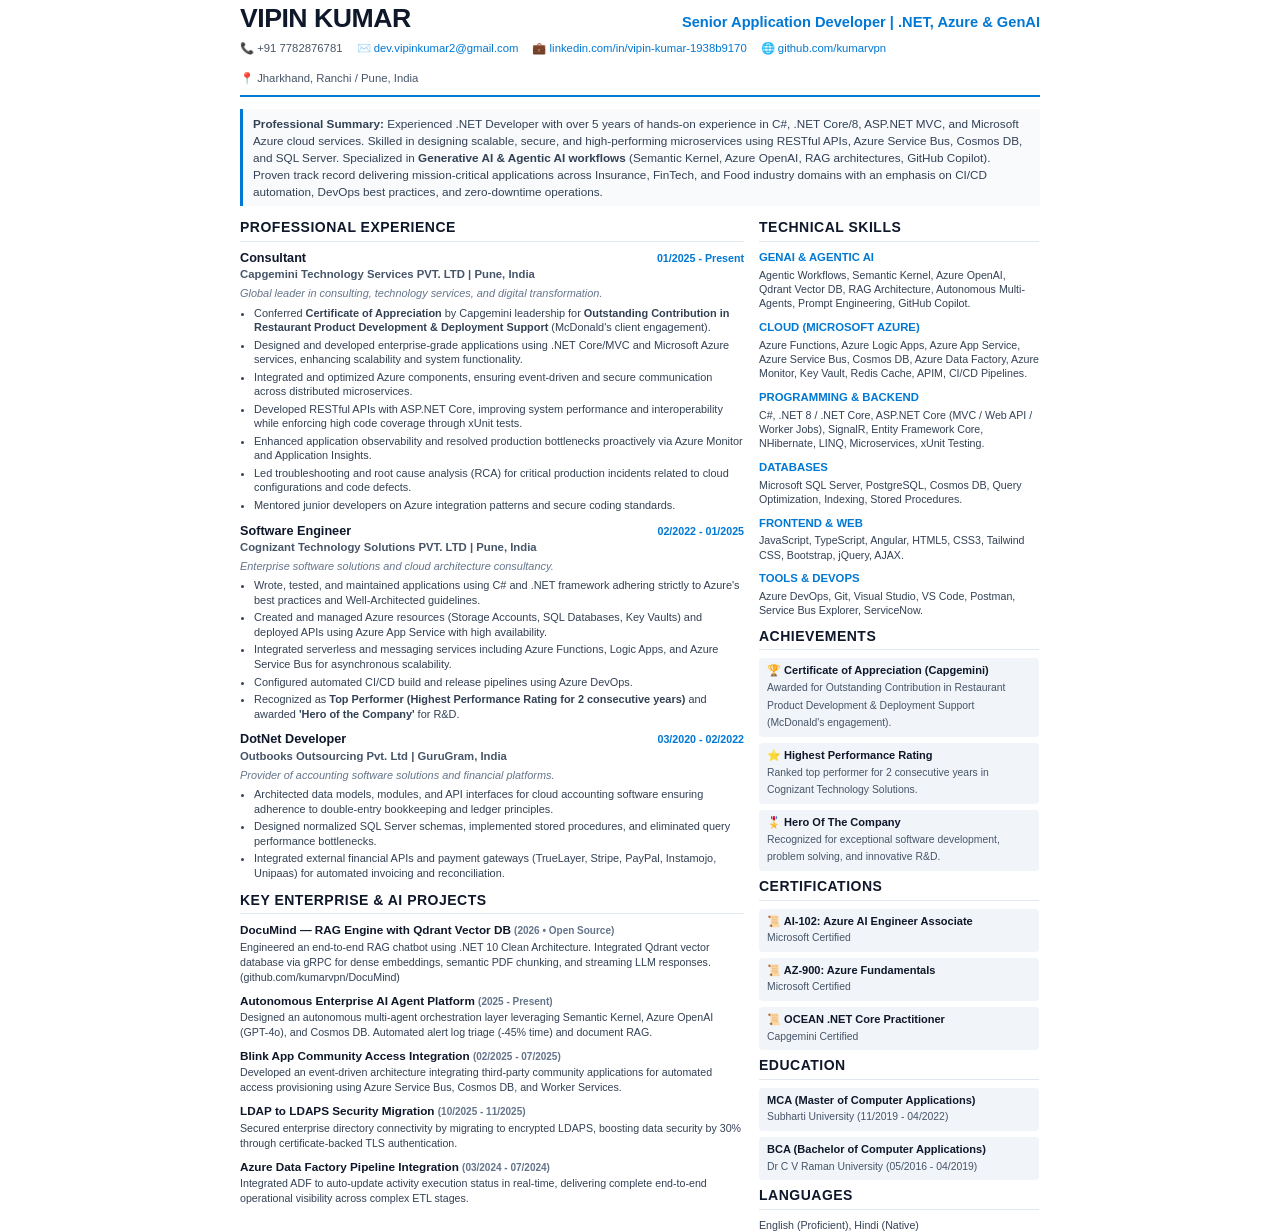
==== resume.html @ 31e09c05 "Add files via upload" ====
<!DOCTYPE html>
<html lang="en">
<head>
  <meta charset="UTF-8" />
  <title>Vipin Kumar - Resume</title>
  <style>
    @page {
      size: A4;
      margin: 12mm 15mm;
    }
    * {
      box-sizing: border-box;
      margin: 0;
      padding: 0;
    }
    body {
      font-family: 'Segoe UI', -apple-system, BlinkMacSystemFont, Roboto, sans-serif;
      color: #1e293b;
      line-height: 1.4;
      font-size: 9.5pt;
      background: #fff;
    }
    .resume-container {
      max-width: 800px;
      margin: 0 auto;
    }
    /* Header */
    .header {
      border-bottom: 2px solid #0078d4;
      padding-bottom: 8px;
      margin-bottom: 12px;
    }
    .name-title {
      display: flex;
      justify-content: space-between;
      align-items: baseline;
    }
    .name {
      font-size: 20pt;
      font-weight: 800;
      color: #0f172a;
      letter-spacing: -0.5px;
    }
    .role {
      font-size: 11pt;
      font-weight: 600;
      color: #0078d4;
    }
    .contact-bar {
      display: flex;
      flex-wrap: wrap;
      gap: 14px;
      margin-top: 4px;
      font-size: 8.5pt;
      color: #475569;
    }
    .contact-bar a {
      color: #0078d4;
      text-decoration: none;
    }
    /* Summary */
    .summary-box {
      background: #f8fafc;
      border-left: 3px solid #0078d4;
      padding: 6px 10px;
      margin-bottom: 12px;
      font-size: 8.8pt;
      color: #334155;
      line-height: 1.45;
    }
    /* 2-Column Grid Layout */
    .grid-layout {
      display: grid;
      grid-template-columns: 63% 35%;
      gap: 15px;
    }
    /* Section Headings */
    h2.section-header {
      font-size: 10.5pt;
      font-weight: 700;
      color: #0f172a;
      text-transform: uppercase;
      letter-spacing: 0.5px;
      border-bottom: 1.5px solid #e2e8f0;
      padding-bottom: 3px;
      margin-bottom: 8px;
    }
    /* Experience */
    .job-item {
      margin-bottom: 10px;
    }
    .job-header {
      display: flex;
      justify-content: space-between;
      align-items: baseline;
    }
    .job-title {
      font-size: 9.5pt;
      font-weight: 700;
      color: #0f172a;
    }
    .job-dates {
      font-size: 8pt;
      font-weight: 600;
      color: #0078d4;
    }
    .job-company {
      font-size: 8.5pt;
      font-weight: 600;
      color: #475569;
      margin-bottom: 3px;
    }
    .job-desc {
      font-size: 8.2pt;
      color: #64748b;
      margin-bottom: 4px;
      font-style: italic;
    }
    ul.bullet-list {
      padding-left: 14px;
    }
    ul.bullet-list li {
      font-size: 8.2pt;
      color: #334155;
      margin-bottom: 2.5px;
      line-height: 1.35;
    }
    /* Projects */
    .project-item {
      margin-bottom: 8px;
    }
    .project-title {
      font-size: 8.8pt;
      font-weight: 700;
      color: #0f172a;
    }
    .project-dates {
      font-size: 7.5pt;
      color: #64748b;
    }
    .project-desc {
      font-size: 8pt;
      color: #334155;
      margin-top: 1px;
    }
    /* Skills Sidebar */
    .skill-group {
      margin-bottom: 9px;
    }
    .skill-group-title {
      font-size: 8.5pt;
      font-weight: 700;
      color: #0078d4;
      text-transform: uppercase;
      margin-bottom: 2px;
    }
    .skill-tags {
      font-size: 8pt;
      color: #334155;
      line-height: 1.35;
    }
    /* Achievements & Certifications */
    .highlight-card {
      background: #f1f5f9;
      border-radius: 4px;
      padding: 5px 8px;
      margin-bottom: 6px;
    }
    .highlight-card strong {
      font-size: 8.3pt;
      color: #0f172a;
      display: block;
    }
    .highlight-card span {
      font-size: 7.8pt;
      color: #475569;
    }
  </style>
</head>
<body>

<div class="resume-container">
  <!-- Header -->
  <header class="header">
    <div class="name-title">
      <h1 class="name">VIPIN KUMAR</h1>
      <span class="role">Senior Application Developer | .NET, Azure & GenAI</span>
    </div>
    <div class="contact-bar">
      <span>📞 +91 7782876781</span>
      <span>✉️ <a href="mailto:dev.vipinkumar2@gmail.com">dev.vipinkumar2@gmail.com</a></span>
      <span>💼 <a href="https://www.linkedin.com/in/vipin-kumar-1938b9170">linkedin.com/in/vipin-kumar-1938b9170</a></span>
      <span>🌐 <a href="https://github.com/kumarvpn">github.com/kumarvpn</a></span>
      <span>📍 Jharkhand, Ranchi / Pune, India</span>
    </div>
  </header>

  <!-- Summary -->
  <div class="summary-box">
    <strong>Professional Summary:</strong> Experienced .NET Developer with over 5 years of hands-on experience in C#, .NET Core/8, ASP.NET MVC, and Microsoft Azure cloud services. Skilled in designing scalable, secure, and high-performing microservices using RESTful APIs, Azure Service Bus, Cosmos DB, and SQL Server. Specialized in <strong>Generative AI & Agentic AI workflows</strong> (Semantic Kernel, Azure OpenAI, RAG architectures, GitHub Copilot). Proven track record delivering mission-critical applications across Insurance, FinTech, and Food industry domains with an emphasis on CI/CD automation, DevOps best practices, and zero-downtime operations.
  </div>

  <!-- Main 2-Column Grid -->
  <div class="grid-layout">
    <!-- Left Column: Experience & Projects -->
    <div class="col-left">
      <h2 class="section-header">Professional Experience</h2>

      <!-- Capgemini -->
      <div class="job-item">
        <div class="job-header">
          <span class="job-title">Consultant</span>
          <span class="job-dates">01/2025 - Present</span>
        </div>
        <div class="job-company">Capgemini Technology Services PVT. LTD | Pune, India</div>
        <div class="job-desc">Global leader in consulting, technology services, and digital transformation.</div>
        <ul class="bullet-list">
          <li>Conferred <strong>Certificate of Appreciation</strong> by Capgemini leadership for <strong>Outstanding Contribution in Restaurant Product Development & Deployment Support</strong> (McDonald's client engagement).</li>
          <li>Designed and developed enterprise-grade applications using .NET Core/MVC and Microsoft Azure services, enhancing scalability and system functionality.</li>
          <li>Integrated and optimized Azure components, ensuring event-driven and secure communication across distributed microservices.</li>
          <li>Developed RESTful APIs with ASP.NET Core, improving system performance and interoperability while enforcing high code coverage through xUnit tests.</li>
          <li>Enhanced application observability and resolved production bottlenecks proactively via Azure Monitor and Application Insights.</li>
          <li>Led troubleshooting and root cause analysis (RCA) for critical production incidents related to cloud configurations and code defects.</li>
          <li>Mentored junior developers on Azure integration patterns and secure coding standards.</li>
        </ul>
      </div>

      <!-- Cognizant -->
      <div class="job-item">
        <div class="job-header">
          <span class="job-title">Software Engineer</span>
          <span class="job-dates">02/2022 - 01/2025</span>
        </div>
        <div class="job-company">Cognizant Technology Solutions PVT. LTD | Pune, India</div>
        <div class="job-desc">Enterprise software solutions and cloud architecture consultancy.</div>
        <ul class="bullet-list">
          <li>Wrote, tested, and maintained applications using C# and .NET framework adhering strictly to Azure's best practices and Well-Architected guidelines.</li>
          <li>Created and managed Azure resources (Storage Accounts, SQL Databases, Key Vaults) and deployed APIs using Azure App Service with high availability.</li>
          <li>Integrated serverless and messaging services including Azure Functions, Logic Apps, and Azure Service Bus for asynchronous scalability.</li>
          <li>Configured automated CI/CD build and release pipelines using Azure DevOps.</li>
          <li>Recognized as <strong>Top Performer (Highest Performance Rating for 2 consecutive years)</strong> and awarded <strong>'Hero of the Company'</strong> for R&D.</li>
        </ul>
      </div>

      <!-- Outbooks -->
      <div class="job-item">
        <div class="job-header">
          <span class="job-title">DotNet Developer</span>
          <span class="job-dates">03/2020 - 02/2022</span>
        </div>
        <div class="job-company">Outbooks Outsourcing Pvt. Ltd | GuruGram, India</div>
        <div class="job-desc">Provider of accounting software solutions and financial platforms.</div>
        <ul class="bullet-list">
          <li>Architected data models, modules, and API interfaces for cloud accounting software ensuring adherence to double-entry bookkeeping and ledger principles.</li>
          <li>Designed normalized SQL Server schemas, implemented stored procedures, and eliminated query performance bottlenecks.</li>
          <li>Integrated external financial APIs and payment gateways (TrueLayer, Stripe, PayPal, Instamojo, Unipaas) for automated invoicing and reconciliation.</li>
        </ul>
      </div>

      <h2 class="section-header">Key Enterprise & AI Projects</h2>
      <div class="project-item">
        <div class="project-title">DocuMind — RAG Engine with Qdrant Vector DB <span class="project-dates">(2026 • Open Source)</span></div>
        <div class="project-desc">Engineered an end-to-end RAG chatbot using .NET 10 Clean Architecture. Integrated Qdrant vector database via gRPC for dense embeddings, semantic PDF chunking, and streaming LLM responses. (github.com/kumarvpn/DocuMind)</div>
      </div>
      <div class="project-item">
        <div class="project-title">Autonomous Enterprise AI Agent Platform <span class="project-dates">(2025 - Present)</span></div>
        <div class="project-desc">Designed an autonomous multi-agent orchestration layer leveraging Semantic Kernel, Azure OpenAI (GPT-4o), and Cosmos DB. Automated alert log triage (-45% time) and document RAG.</div>
      </div>
      <div class="project-item">
        <div class="project-title">Blink App Community Access Integration <span class="project-dates">(02/2025 - 07/2025)</span></div>
        <div class="project-desc">Developed an event-driven architecture integrating third-party community applications for automated access provisioning using Azure Service Bus, Cosmos DB, and Worker Services.</div>
      </div>
      <div class="project-item">
        <div class="project-title">LDAP to LDAPS Security Migration <span class="project-dates">(10/2025 - 11/2025)</span></div>
        <div class="project-desc">Secured enterprise directory connectivity by migrating to encrypted LDAPS, boosting data security by 30% through certificate-backed TLS authentication.</div>
      </div>
      <div class="project-item">
        <div class="project-title">Azure Data Factory Pipeline Integration <span class="project-dates">(03/2024 - 07/2024)</span></div>
        <div class="project-desc">Integrated ADF to auto-update activity execution status in real-time, delivering complete end-to-end operational visibility across complex ETL stages.</div>
      </div>
    </div>

    <!-- Right Column: Skills, Education, Certifications, Awards -->
    <div class="col-right">
      <h2 class="section-header">Technical Skills</h2>

      <div class="skill-group">
        <div class="skill-group-title">GenAI & Agentic AI</div>
        <div class="skill-tags">Agentic Workflows, Semantic Kernel, Azure OpenAI, Qdrant Vector DB, RAG Architecture, Autonomous Multi-Agents, Prompt Engineering, GitHub Copilot.</div>
      </div>

      <div class="skill-group">
        <div class="skill-group-title">Cloud (Microsoft Azure)</div>
        <div class="skill-tags">Azure Functions, Azure Logic Apps, Azure App Service, Azure Service Bus, Cosmos DB, Azure Data Factory, Azure Monitor, Key Vault, Redis Cache, APIM, CI/CD Pipelines.</div>
      </div>

      <div class="skill-group">
        <div class="skill-group-title">Programming & Backend</div>
        <div class="skill-tags">C#, .NET 8 / .NET Core, ASP.NET Core (MVC / Web API / Worker Jobs), SignalR, Entity Framework Core, NHibernate, LINQ, Microservices, xUnit Testing.</div>
      </div>

      <div class="skill-group">
        <div class="skill-group-title">Databases</div>
        <div class="skill-tags">Microsoft SQL Server, PostgreSQL, Cosmos DB, Query Optimization, Indexing, Stored Procedures.</div>
      </div>

      <div class="skill-group">
        <div class="skill-group-title">Frontend & Web</div>
        <div class="skill-tags">JavaScript, TypeScript, Angular, HTML5, CSS3, Tailwind CSS, Bootstrap, jQuery, AJAX.</div>
      </div>

      <div class="skill-group">
        <div class="skill-group-title">Tools & DevOps</div>
        <div class="skill-tags">Azure DevOps, Git, Visual Studio, VS Code, Postman, Service Bus Explorer, ServiceNow.</div>
      </div>

      <h2 class="section-header">Achievements</h2>
      <div class="highlight-card">
        <strong>🏆 Certificate of Appreciation (Capgemini)</strong>
        <span>Awarded for Outstanding Contribution in Restaurant Product Development & Deployment Support (McDonald's engagement).</span>
      </div>
      <div class="highlight-card">
        <strong>⭐ Highest Performance Rating</strong>
        <span>Ranked top performer for 2 consecutive years in Cognizant Technology Solutions.</span>
      </div>
      <div class="highlight-card">
        <strong>🎖️ Hero Of The Company</strong>
        <span>Recognized for exceptional software development, problem solving, and innovative R&D.</span>
      </div>

      <h2 class="section-header">Certifications</h2>
      <div class="highlight-card">
        <strong>📜 AI-102: Azure AI Engineer Associate</strong>
        <span>Microsoft Certified</span>
      </div>
      <div class="highlight-card">
        <strong>📜 AZ-900: Azure Fundamentals</strong>
        <span>Microsoft Certified</span>
      </div>
      <div class="highlight-card">
        <strong>📜 OCEAN .NET Core Practitioner</strong>
        <span>Capgemini Certified</span>
      </div>

      <h2 class="section-header">Education</h2>
      <div class="highlight-card">
        <strong>MCA (Master of Computer Applications)</strong>
        <span>Subharti University (11/2019 - 04/2022)</span>
      </div>
      <div class="highlight-card">
        <strong>BCA (Bachelor of Computer Applications)</strong>
        <span>Dr C V Raman University (05/2016 - 04/2019)</span>
      </div>

      <h2 class="section-header">Languages</h2>
      <div class="skill-tags">English (Proficient), Hindi (Native)</div>
    </div>
  </div>
</div>

</body>
</html>
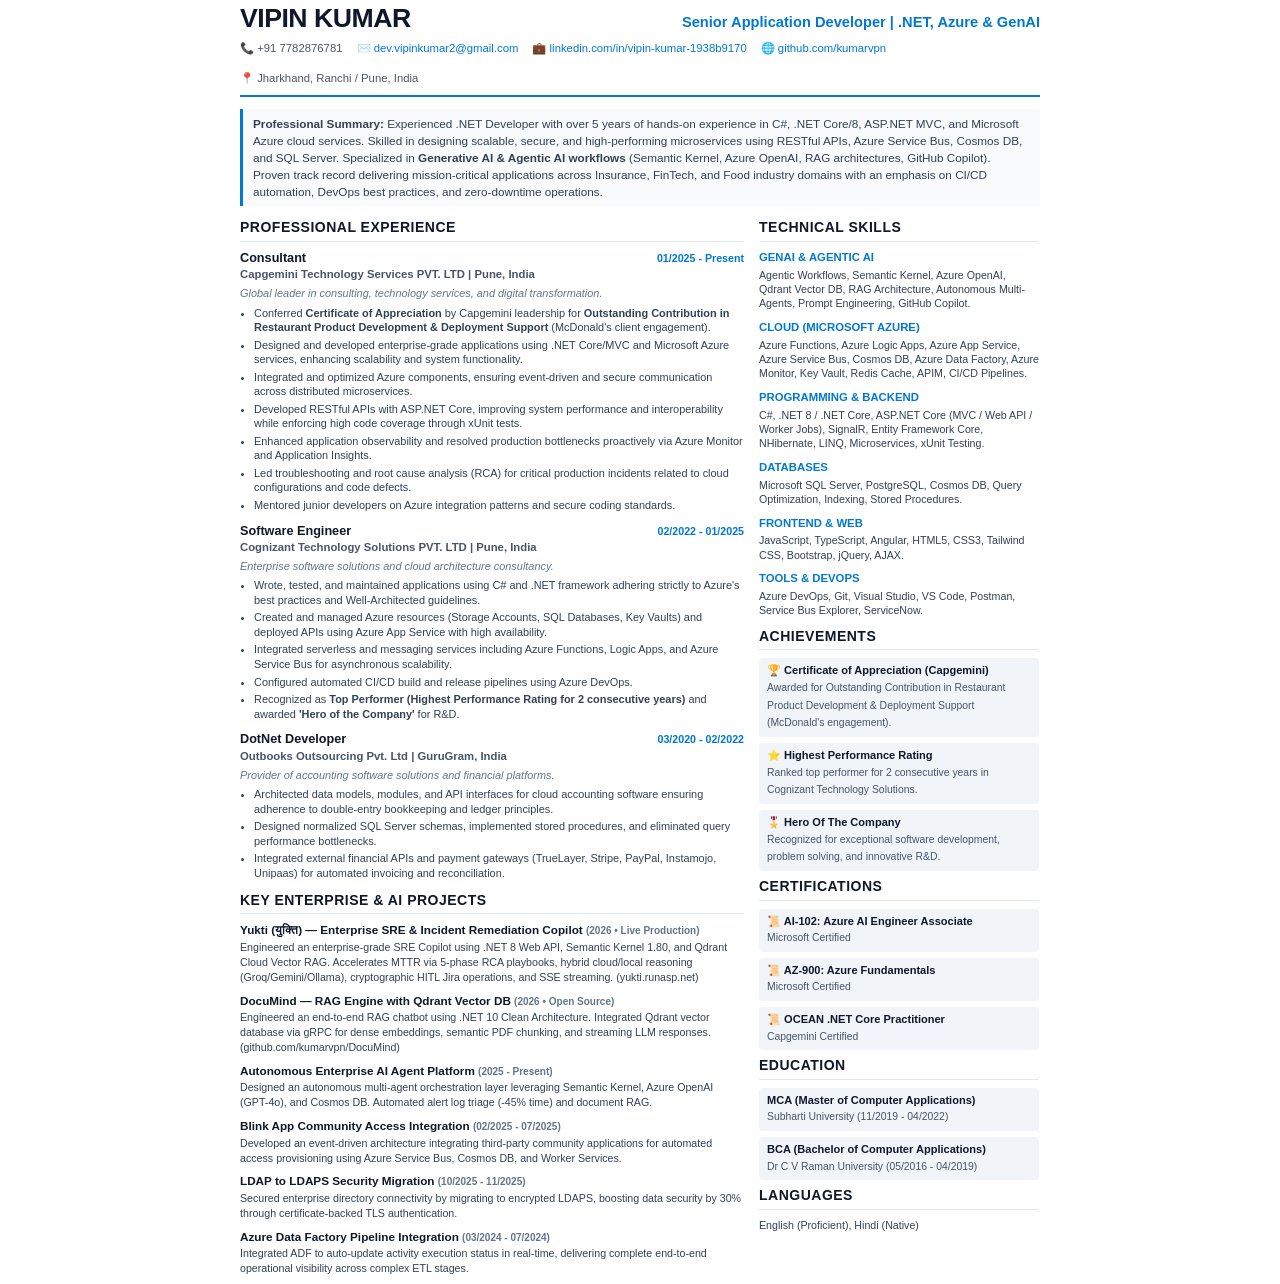
==== commit 7158c900: "Yukti" ====
--- a/resume.html
+++ b/resume.html
@@ -2,6 +2,7 @@
 <html lang="en">
 <head>
   <meta charset="UTF-8" />
+  <meta name="viewport" content="width=device-width, initial-scale=1.0" />
   <title>Vipin Kumar - Resume</title>
   <style>
     @page {
@@ -174,6 +175,85 @@
     .highlight-card span {
       font-size: 7.8pt;
       color: #475569;
+    }
+
+    /* Mobile Responsive Screen Styles */
+    @media screen and (max-width: 768px) {
+      body {
+        padding: 16px 14px;
+        font-size: 10pt;
+        line-height: 1.5;
+        background: #f8fafc;
+      }
+      .resume-container {
+        width: 100%;
+        max-width: 100%;
+        background: #ffffff;
+        padding: 16px 14px;
+        border-radius: 8px;
+        box-shadow: 0 1px 4px rgba(0, 0, 0, 0.08);
+      }
+      .name-title {
+        flex-direction: column;
+        align-items: flex-start;
+        gap: 4px;
+      }
+      .name {
+        font-size: 18pt;
+        line-height: 1.2;
+      }
+      .role {
+        font-size: 10.5pt;
+      }
+      .contact-bar {
+        flex-direction: column;
+        gap: 6px;
+        font-size: 9pt;
+      }
+      .grid-layout {
+        grid-template-columns: 1fr;
+        gap: 20px;
+      }
+      .job-header {
+        flex-direction: column;
+        align-items: flex-start;
+        gap: 2px;
+      }
+      .job-dates {
+        font-size: 8.5pt;
+      }
+      ul.bullet-list {
+        padding-left: 18px;
+      }
+      ul.bullet-list li {
+        font-size: 9pt;
+        line-height: 1.45;
+        margin-bottom: 5px;
+      }
+      .project-item {
+        margin-bottom: 12px;
+      }
+      .project-title {
+        font-size: 9.5pt;
+      }
+      .project-desc {
+        font-size: 8.8pt;
+        line-height: 1.4;
+      }
+      .skill-tags {
+        font-size: 8.8pt;
+        line-height: 1.45;
+      }
+      .highlight-card {
+        padding: 8px 10px;
+        margin-bottom: 8px;
+      }
+      .highlight-card strong {
+        font-size: 9pt;
+      }
+      .highlight-card span {
+        font-size: 8.5pt;
+      }
     }
   </style>
 </head>
@@ -259,6 +339,10 @@
 
       <h2 class="section-header">Key Enterprise & AI Projects</h2>
       <div class="project-item">
+        <div class="project-title">Yukti (युक्ति) — Enterprise SRE & Incident Remediation Copilot <span class="project-dates">(2026 • Live Production)</span></div>
+        <div class="project-desc">Engineered an enterprise-grade SRE Copilot using .NET 8 Web API, Semantic Kernel 1.80, and Qdrant Cloud Vector RAG. Accelerates MTTR via 5-phase RCA playbooks, hybrid cloud/local reasoning (Groq/Gemini/Ollama), cryptographic HITL Jira operations, and SSE streaming. (yukti.runasp.net)</div>
+      </div>
+      <div class="project-item">
         <div class="project-title">DocuMind — RAG Engine with Qdrant Vector DB <span class="project-dates">(2026 • Open Source)</span></div>
         <div class="project-desc">Engineered an end-to-end RAG chatbot using .NET 10 Clean Architecture. Integrated Qdrant vector database via gRPC for dense embeddings, semantic PDF chunking, and streaming LLM responses. (github.com/kumarvpn/DocuMind)</div>
       </div>
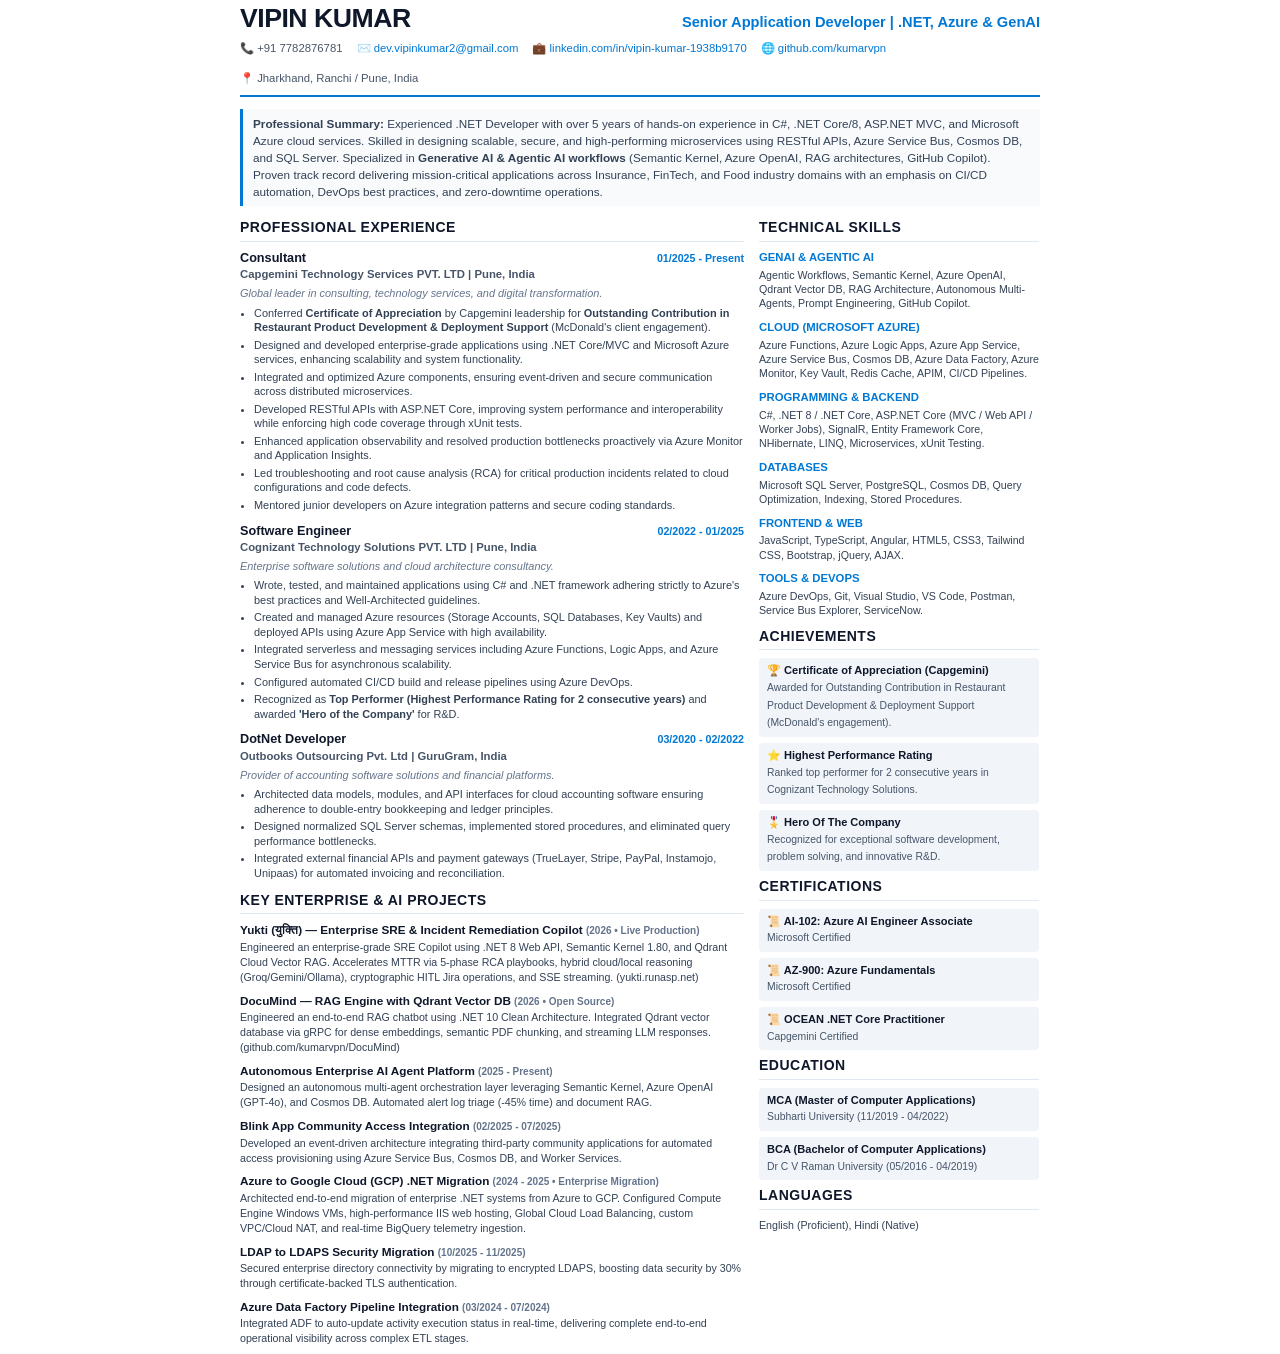
==== commit 3ffe094e: "project Add" ====
--- a/resume.html
+++ b/resume.html
@@ -355,6 +355,10 @@
         <div class="project-desc">Developed an event-driven architecture integrating third-party community applications for automated access provisioning using Azure Service Bus, Cosmos DB, and Worker Services.</div>
       </div>
       <div class="project-item">
+        <div class="project-title">Azure to Google Cloud (GCP) .NET Migration <span class="project-dates">(2024 - 2025 • Enterprise Migration)</span></div>
+        <div class="project-desc">Architected end-to-end migration of enterprise .NET systems from Azure to GCP. Configured Compute Engine Windows VMs, high-performance IIS web hosting, Global Cloud Load Balancing, custom VPC/Cloud NAT, and real-time BigQuery telemetry ingestion.</div>
+      </div>
+      <div class="project-item">
         <div class="project-title">LDAP to LDAPS Security Migration <span class="project-dates">(10/2025 - 11/2025)</span></div>
         <div class="project-desc">Secured enterprise directory connectivity by migrating to encrypted LDAPS, boosting data security by 30% through certificate-backed TLS authentication.</div>
       </div>
